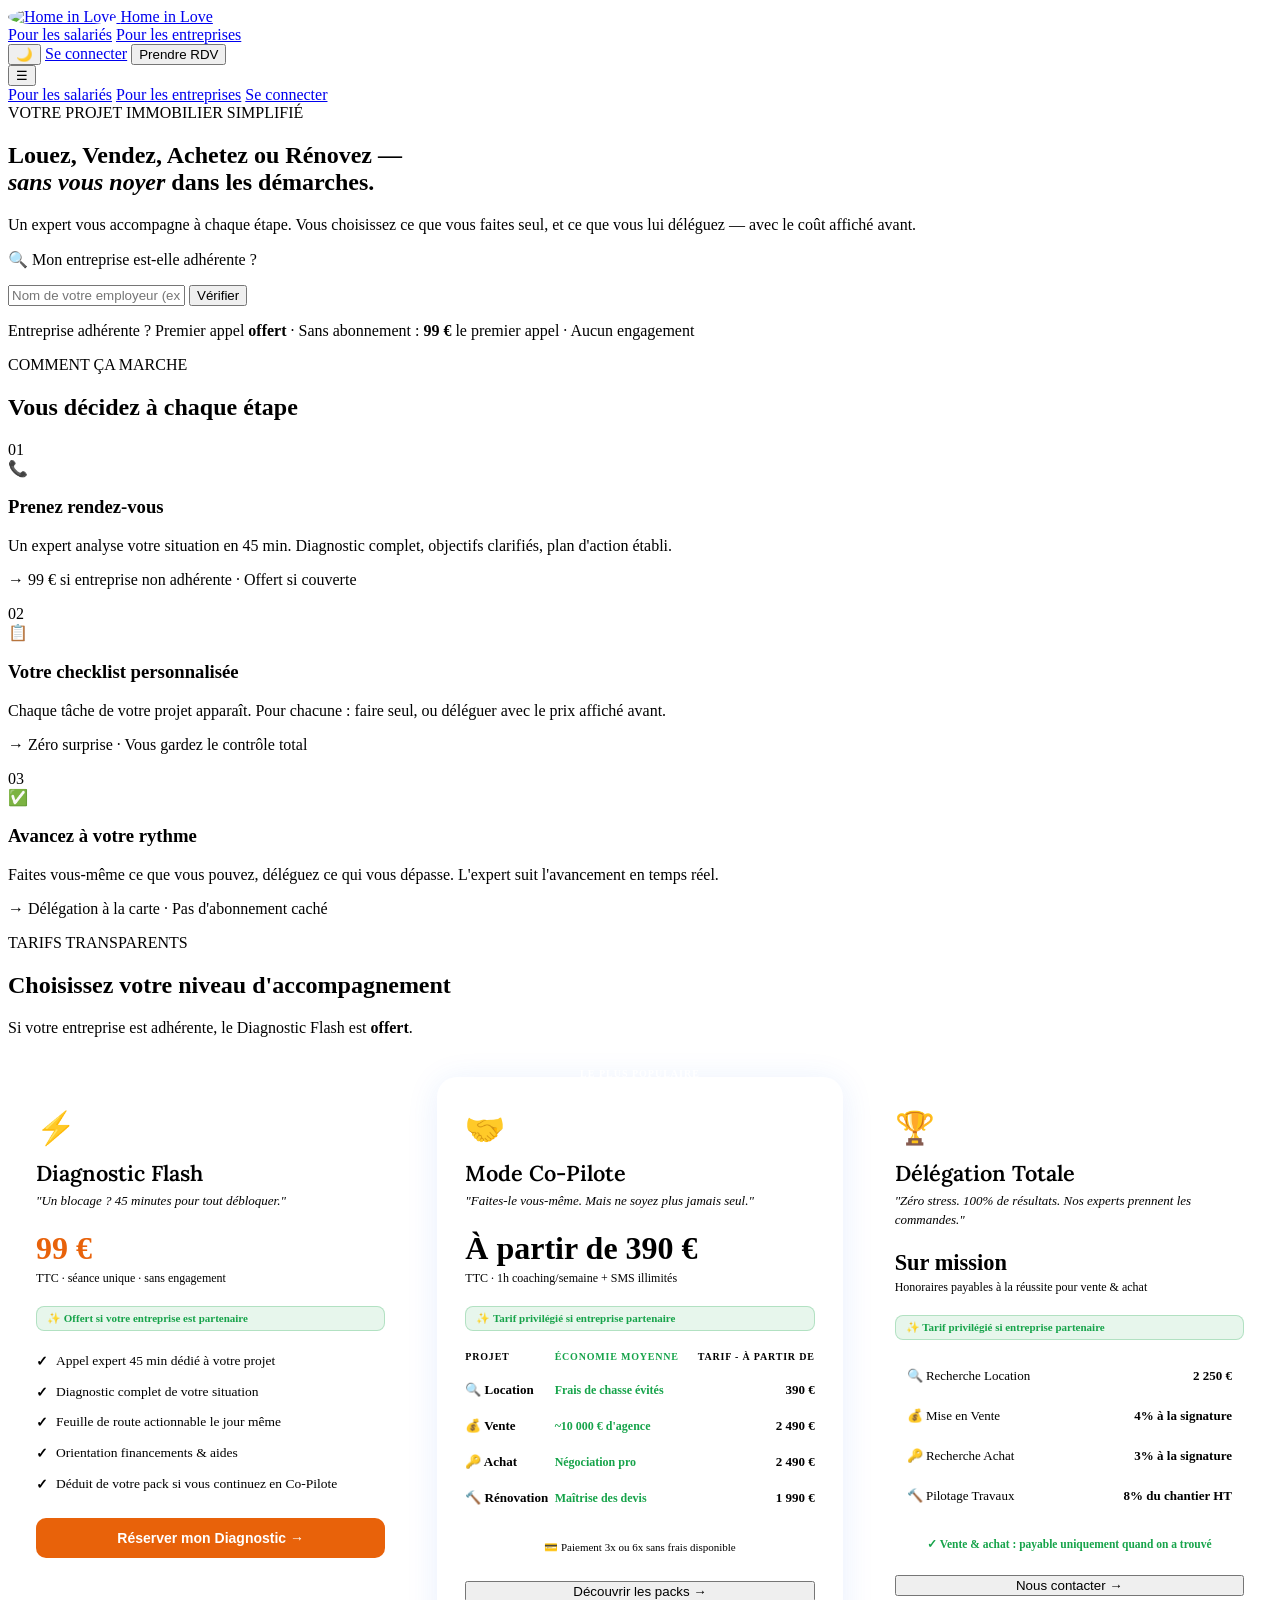
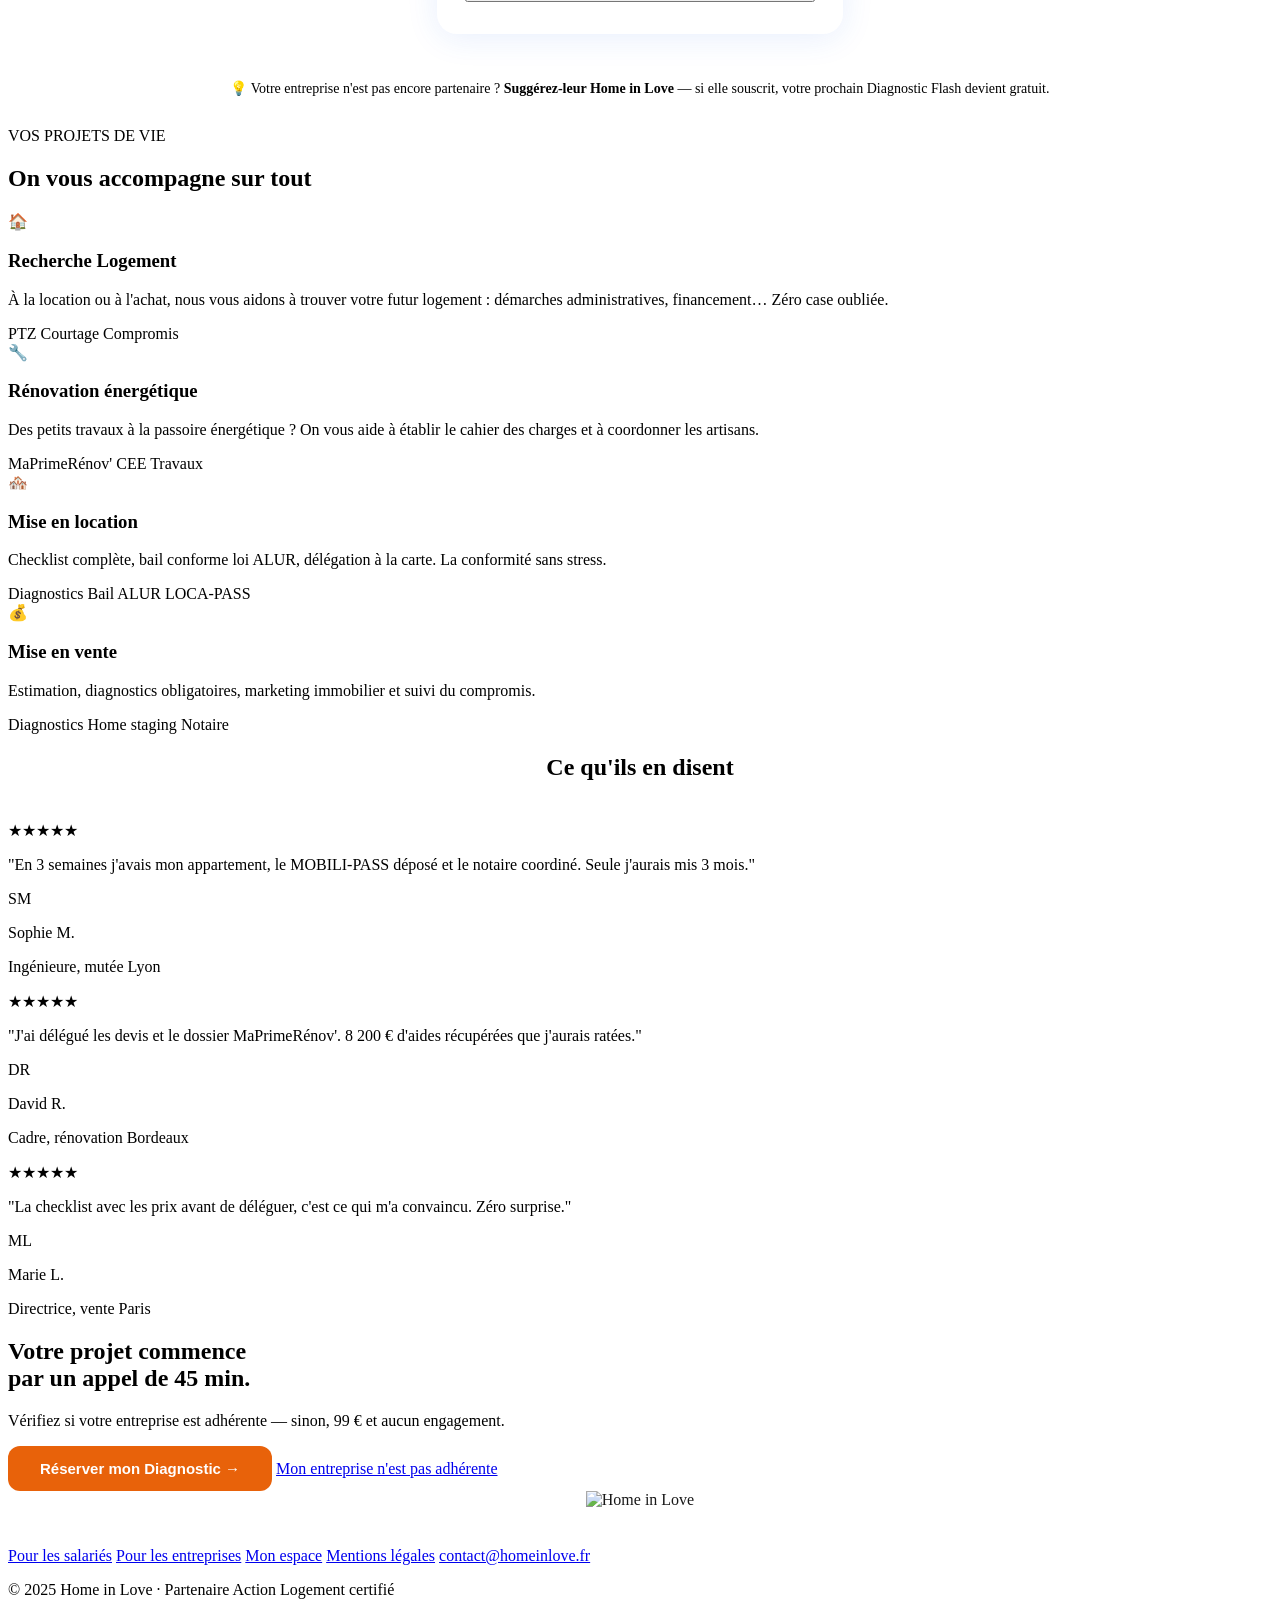
==== index.html @ 63071ac2 "Add initial index.html file with layout and styles" ====
<!DOCTYPE html>
<html lang="fr">
<head>
  <meta charset="UTF-8" />
  <meta name="viewport" content="width=device-width, initial-scale=1.0" />
  <title>Home in Love — Votre projet immobilier simplifié</title>
  <link rel="stylesheet" href="css/base.css" />
  <link rel="stylesheet" href="css/salarie.css" />
  <link rel="preconnect" href="https://fonts.googleapis.com" />
  <link href="https://fonts.googleapis.com/css2?family=Lora:ital,wght@0,400;0,600;1,400&family=Plus+Jakarta+Sans:wght@400;500;600;700;800&display=swap" rel="stylesheet" />
  <style>
    .logo-img { width:36px;height:36px;border-radius:50%;object-fit:cover;flex-shrink:0; }

    /* ── Pricing grid ── */
    .pricing-grid-new {
      display: grid;
      grid-template-columns: repeat(3,1fr);
      gap: 24px;
      margin-top: 2.5rem;
      align-items: start;
    }
    @media (max-width:900px) { .pricing-grid-new { grid-template-columns:1fr; } }

    .plan-new {
      display:flex; flex-direction:column;
      border-radius:20px; padding:32px 28px;
      background:var(--surf); border:1.5px solid var(--border);
      transition:transform 0.2s,box-shadow 0.2s;
      position:relative;
    }
    .plan-new:hover { transform:translateY(-4px); box-shadow:0 16px 48px rgba(0,0,0,.10); }
    .plan-new.plan-star {
      border-color:var(--accent);
      background:linear-gradient(145deg,rgba(30,99,240,.04),var(--surf));
      box-shadow:0 4px 32px rgba(30,99,240,.10);
    }
    .plan-new-badge {
      position:absolute; top:-13px; left:50%; transform:translateX(-50%);
      background:var(--accent); color:#fff;
      font-size:10px; font-weight:800; letter-spacing:.1em;
      padding:4px 14px; border-radius:20px; white-space:nowrap;
    }
    .plan-new-icon { font-size:2rem; margin-bottom:12px; }
    .plan-new-name { font-family:'Lora',serif; font-size:1.35rem; font-weight:600; color:var(--text); margin-bottom:4px; }
    .plan-new-tagline { font-size:13px; color:var(--muted); font-style:italic; margin-bottom:20px; line-height:1.5; }
    .plan-new-price { font-size:2rem; font-weight:800; color:var(--accent); margin-bottom:4px; }
    .plan-new-price.orange { color:#e8620a; }
    .plan-new-price.gold   { color:var(--gold); font-size:1.4rem; }
    .plan-new-price-note   { font-size:12px; color:var(--muted); margin-bottom:20px; }

    .partner-gift {
      display:inline-flex; align-items:center; gap:6px;
      background:rgba(22,163,74,.10); color:#16a34a;
      border:1px solid rgba(22,163,74,.25);
      border-radius:8px; font-size:11px; font-weight:700;
      padding:5px 10px; margin-bottom:20px;
    }
    .plan-new-features { list-style:none; padding:0; margin:0 0 24px; display:flex; flex-direction:column; gap:10px; flex:1; }
    .plan-new-features li { font-size:13.5px; color:var(--text); display:flex; align-items:flex-start; gap:8px; line-height:1.45; }
    .plan-new-features li::before { content:'✓'; color:var(--teal); font-weight:800; flex-shrink:0; margin-top:1px; }

    /* Co-Pilote table */
    .copilote-table { width:100%; border-collapse:collapse; margin-bottom:8px; font-size:13px; }
    .copilote-table thead th {
      font-size:10px; font-weight:800; text-transform:uppercase; letter-spacing:.08em;
      color:var(--muted); padding:0 0 10px; text-align:left; border-bottom:1px solid var(--border);
    }
    .copilote-table thead th.col-eco { color:#16a34a; }
    .copilote-table tbody tr { border-bottom:1px solid var(--border); transition:background .15s; }
    .copilote-table tbody tr:last-child { border-bottom:none; }
    .copilote-table tbody tr:hover { background:var(--surf2); }
    .copilote-table td { padding:10px 0; vertical-align:middle; }
    .copilote-table td:first-child { font-weight:600; }
    .td-eco { color:#16a34a; font-weight:700; font-size:12px; }
    .td-price { font-weight:800; color:var(--accent); text-align:right; white-space:nowrap; }
    .copilote-note { font-size:11px; color:var(--muted); text-align:center; padding:6px 0 0; }

    /* Délégation totale */
    .deleg-list { list-style:none; padding:0; margin:0 0 10px; display:flex; flex-direction:column; gap:8px; }
    .deleg-list li {
      display:flex; justify-content:space-between; align-items:center;
      font-size:13px; padding:8px 12px;
      background:var(--surf2); border-radius:10px;
    }
    .deleg-label { color:var(--text); font-weight:500; }
    .deleg-price { color:var(--accent); font-weight:700; }
    .deleg-success-note { font-size:11.5px; color:#16a34a; text-align:center; font-weight:600; padding:4px 0 12px; }

    /* Note bas section */
    .pricing-note-new {
      text-align:center; margin-top:2rem; font-size:14px; color:var(--muted);
      background:var(--surf2); border-radius:12px; padding:14px 20px;
    }
    .pricing-note-new a { color:var(--accent); font-weight:600; text-decoration:none; }
    .pricing-note-new a:hover { text-decoration:underline; }

    /* Btn orange */
    .btn-orange {
      background:#e8620a; color:#fff; border:none; border-radius:10px;
      padding:12px 20px; font-weight:700; font-size:14px; cursor:pointer;
      transition:background .2s,transform .15s; width:100%;
    }
    .btn-orange:hover { background:#d45508; transform:translateY(-1px); }

    /* Footer logo */
    .footer-logo { display:flex; justify-content:center; margin-bottom:16px; }
    .footer-logo img { height:40px; object-fit:contain; opacity:.9; }
    body.dark .footer-logo img { filter:brightness(0) invert(1); opacity:.8; }
  </style>
</head>
<body class="light">

  <!-- NAV -->
  <nav class="navbar" id="navbar">
    <div class="nav-inner">
      <a href="index.html" class="logo">
        <img src="img/hil-logo-round.png" alt="Home in Love" class="logo-img" />
          <span class="logo-text">Home in Love</span>
      </a>
      <div class="nav-links">
        <a href="index.html" class="nav-link active">Pour les salariés</a>
        <a href="entreprise.html" class="nav-link">Pour les entreprises</a>
      </div>
      <div class="nav-right">
        <button class="btn-theme" id="themeToggle" aria-label="Changer le thème">🌙</button>
        <a href="login.html" class="btn btn-outline btn-sm">Se connecter</a>
        <button class="btn btn-primary btn-sm" id="openRdvModal">Prendre RDV</button>
      </div>
      <button class="nav-burger" id="navBurger" aria-label="Menu">☰</button>
    </div>
    <div class="nav-mobile" id="navMobile">
      <a href="index.html" class="nav-mobile-link">Pour les salariés</a>
      <a href="entreprise.html" class="nav-mobile-link">Pour les entreprises</a>
      <a href="login.html" class="nav-mobile-link">Se connecter</a>
    </div>
  </nav>

  <!-- HERO -->
  <section class="hero">
    <div class="hero-glow"></div>
    <div class="container">
      <div class="hero-badge">
        <span class="badge-dot"></span>
        VOTRE PROJET IMMOBILIER SIMPLIFIÉ
      </div>
      <h1 class="hero-title">
        Louez, Vendez, Achetez ou Rénovez —<br />
        <em class="text-accent">sans vous noyer</em> dans les démarches.
      </h1>
      <p class="hero-sub">
        Un expert vous accompagne à chaque étape. Vous choisissez ce que vous faites seul,
        et ce que vous lui déléguez — avec le coût affiché avant.
      </p>
      <div class="coverage-box card">
        <p class="coverage-label">🔍 Mon entreprise est-elle adhérente ?</p>
        <div class="coverage-row">
          <input type="text" id="coverageInput" class="coverage-input" placeholder="Nom de votre employeur (ex: Veolia, EDF…)" />
          <button class="btn btn-primary" id="checkCoverage">Vérifier</button>
        </div>
        <div id="coverageResult" class="coverage-result" hidden></div>
        <p class="coverage-note">
          Entreprise adhérente ? Premier appel <strong class="text-green">offert</strong> ·
          Sans abonnement : <strong>99 €</strong> le premier appel · Aucun engagement
        </p>
      </div>
    </div>
  </section>

  <!-- COMMENT ÇA MARCHE -->
  <section class="section">
    <div class="container">
      <div class="section-header">
        <p class="section-label text-accent">COMMENT ÇA MARCHE</p>
        <h2 class="section-title">Vous décidez à chaque étape</h2>
      </div>
      <div class="grid-3">
        <div class="card card-step">
          <span class="step-num text-accent">01</span>
          <div class="step-icon">📞</div>
          <h3>Prenez rendez-vous</h3>
          <p>Un expert analyse votre situation en 45 min. Diagnostic complet, objectifs clarifiés, plan d'action établi.</p>
          <p class="step-note text-accent">→ 99 € si entreprise non adhérente · Offert si couverte</p>
        </div>
        <div class="card card-step">
          <span class="step-num text-teal">02</span>
          <div class="step-icon">📋</div>
          <h3>Votre checklist personnalisée</h3>
          <p>Chaque tâche de votre projet apparaît. Pour chacune : faire seul, ou déléguer avec le prix affiché avant.</p>
          <p class="step-note text-teal">→ Zéro surprise · Vous gardez le contrôle total</p>
        </div>
        <div class="card card-step">
          <span class="step-num text-gold">03</span>
          <div class="step-icon">✅</div>
          <h3>Avancez à votre rythme</h3>
          <p>Faites vous-même ce que vous pouvez, déléguez ce qui vous dépasse. L'expert suit l'avancement en temps réel.</p>
          <p class="step-note text-gold">→ Délégation à la carte · Pas d'abonnement caché</p>
        </div>
      </div>
    </div>
  </section>

  <!-- TARIFS -->
  <section class="section section-tinted">
    <div class="container">
      <div class="section-header">
        <p class="section-label text-accent">TARIFS TRANSPARENTS</p>
        <h2 class="section-title">Choisissez votre niveau d'accompagnement</h2>
        <p class="section-sub">
          Si votre entreprise est adhérente, le Diagnostic Flash est
          <strong class="text-green">offert</strong>.
        </p>
      </div>

      <div class="pricing-grid-new">

        <!-- DIAGNOSTIC FLASH -->
        <div class="plan-new">
          <div class="plan-new-icon">⚡</div>
          <div class="plan-new-name">Diagnostic Flash</div>
          <div class="plan-new-tagline">"Un blocage ? 45 minutes pour tout débloquer."</div>
          <div class="plan-new-price orange">99 €</div>
          <div class="plan-new-price-note">TTC · séance unique · sans engagement</div>
          <div class="partner-gift">✨ Offert si votre entreprise est partenaire</div>
          <ul class="plan-new-features">
            <li>Appel expert 45 min dédié à votre projet</li>
            <li>Diagnostic complet de votre situation</li>
            <li>Feuille de route actionnable le jour même</li>
            <li>Orientation financements & aides</li>
            <li>Déduit de votre pack si vous continuez en Co-Pilote</li>
          </ul>
          <button class="btn-orange" onclick="openModal('rdv')">Réserver mon Diagnostic →</button>
        </div>

        <!-- CO-PILOTE -->
        <div class="plan-new plan-star">
          <div class="plan-new-badge">LE PLUS POPULAIRE</div>
          <div class="plan-new-icon">🤝</div>
          <div class="plan-new-name">Mode Co-Pilote</div>
          <div class="plan-new-tagline">"Faites-le vous-même. Mais ne soyez plus jamais seul."</div>
          <div class="plan-new-price">À partir de 390 €</div>
          <div class="plan-new-price-note">TTC · 1h coaching/semaine + SMS illimités</div>
          <div class="partner-gift">✨ Tarif privilégié si entreprise partenaire</div>
          <table class="copilote-table">
            <thead>
              <tr>
                <th>Projet</th>
                <th class="col-eco">Économie moyenne</th>
                <th style="text-align:right">Tarif - à partir de </th>
              </tr>
            </thead>
            <tbody>
              <tr>
                <td>🔍 Location</td>
                <td class="td-eco">Frais de chasse évités</td>
                <td class="td-price">390 €</td>
              </tr>
              <tr>
                <td>💰 Vente</td>
                <td class="td-eco">~10 000 € d'agence</td>
                <td class="td-price">2 490 €</td>
              </tr>
              <tr>
                <td>🔑 Achat</td>
                <td class="td-eco">Négociation pro</td>
                <td class="td-price">2 490 €</td>
              </tr>
              <tr>
                <td>🔨 Rénovation</td>
                <td class="td-eco">Maîtrise des devis</td>
                <td class="td-price">1 990 €</td>
              </tr>
            </tbody>
          </table>
          <p class="copilote-note">💳 Paiement 3x ou 6x sans frais disponible</p>
          <button class="btn btn-primary w-full" style="margin-top:16px" onclick="openModal('pack')">Découvrir les packs →</button>
        </div>

        <!-- DÉLÉGATION TOTALE -->
        <div class="plan-new">
          <div class="plan-new-icon">🏆</div>
          <div class="plan-new-name">Délégation Totale</div>
          <div class="plan-new-tagline">"Zéro stress. 100% de résultats. Nos experts prennent les commandes."</div>
          <div class="plan-new-price gold">Sur mission</div>
          <div class="plan-new-price-note">Honoraires payables à la réussite pour vente & achat</div>
          <div class="partner-gift">✨ Tarif privilégié si entreprise partenaire</div>
          <ul class="deleg-list">
            <li><span class="deleg-label">🔍 Recherche Location</span><span class="deleg-price">2 250 €</span></li>
            <li><span class="deleg-label">💰 Mise en Vente</span><span class="deleg-price">4% à la signature</span></li>
            <li><span class="deleg-label">🔑 Recherche Achat</span><span class="deleg-price">3% à la signature</span></li>
            <li><span class="deleg-label">🔨 Pilotage Travaux</span><span class="deleg-price">8% du chantier HT</span></li>
          </ul>
          <p class="deleg-success-note">✓ Vente & achat : payable uniquement quand on a trouvé</p>
          <button class="btn btn-outline w-full" onclick="openModal('rdv')">Nous contacter →</button>
        </div>

      </div>

      <p class="pricing-note-new">
        💡 Votre entreprise n'est pas encore partenaire ?
        <a href="entreprise.html">Suggérez-leur Home in Love</a>
        — si elle souscrit, votre prochain Diagnostic Flash devient gratuit.
      </p>
    </div>
  </section>

  <!-- CAS D'USAGE -->
  <section class="section">
    <div class="container">
      <div class="section-header">
        <p class="section-label text-accent">VOS PROJETS DE VIE</p>
        <h2 class="section-title">On vous accompagne sur tout</h2>
      </div>
      <div class="grid-4">
        <div class="card card-usecase" onclick="window.location='dashboard.html'">
          <div class="usecase-icon accent-bg">🏠</div>
          <h3>Recherche Logement</h3>
          <p>À la location ou à l'achat, nous vous aidons à trouver votre futur logement : démarches administratives, financement… Zéro case oubliée.</p>
          <div class="tags">
            <span class="tag tag-accent">PTZ</span>
            <span class="tag tag-accent">Courtage</span>
            <span class="tag tag-accent">Compromis</span>
          </div>
        </div>
        <div class="card card-usecase" onclick="window.location='dashboard.html'">
          <div class="usecase-icon teal-bg">🔧</div>
          <h3>Rénovation énergétique</h3>
          <p>Des petits travaux à la passoire énergétique ? On vous aide à établir le cahier des charges et à coordonner les artisans.</p>
          <div class="tags">
            <span class="tag tag-teal">MaPrimeRénov'</span>
            <span class="tag tag-teal">CEE</span>
            <span class="tag tag-teal">Travaux</span>
          </div>
        </div>
        <div class="card card-usecase" onclick="window.location='dashboard.html'">
          <div class="usecase-icon gold-bg">🏘️</div>
          <h3>Mise en location</h3>
          <p>Checklist complète, bail conforme loi ALUR, délégation à la carte. La conformité sans stress.</p>
          <div class="tags">
            <span class="tag tag-gold">Diagnostics</span>
            <span class="tag tag-gold">Bail ALUR</span>
            <span class="tag tag-gold">LOCA-PASS</span>
          </div>
        </div>
        <div class="card card-usecase" onclick="window.location='dashboard.html'">
          <div class="usecase-icon purple-bg">💰</div>
          <h3>Mise en vente</h3>
          <p>Estimation, diagnostics obligatoires, marketing immobilier et suivi du compromis.</p>
          <div class="tags">
            <span class="tag tag-purple">Diagnostics</span>
            <span class="tag tag-purple">Home staging</span>
            <span class="tag tag-purple">Notaire</span>
          </div>
        </div>
      </div>
    </div>
  </section>

  <!-- TÉMOIGNAGES -->
  <section class="section section-tinted">
    <div class="container">
      <h2 class="section-title" style="text-align:center;margin-bottom:2.5rem;">Ce qu'ils en disent</h2>
      <div class="grid-3">
        <div class="card card-testimonial">
          <div class="stars">★★★★★</div>
          <p class="testimonial-text">"En 3 semaines j'avais mon appartement, le MOBILI-PASS déposé et le notaire coordiné. Seule j'aurais mis 3 mois."</p>
          <div class="testimonial-author">
            <div class="author-avatar">SM</div>
            <div><p class="author-name">Sophie M.</p><p class="author-role">Ingénieure, mutée Lyon</p></div>
          </div>
        </div>
        <div class="card card-testimonial">
          <div class="stars">★★★★★</div>
          <p class="testimonial-text">"J'ai délégué les devis et le dossier MaPrimeRénov'. 8 200 € d'aides récupérées que j'aurais ratées."</p>
          <div class="testimonial-author">
            <div class="author-avatar">DR</div>
            <div><p class="author-name">David R.</p><p class="author-role">Cadre, rénovation Bordeaux</p></div>
          </div>
        </div>
        <div class="card card-testimonial">
          <div class="stars">★★★★★</div>
          <p class="testimonial-text">"La checklist avec les prix avant de déléguer, c'est ce qui m'a convaincu. Zéro surprise."</p>
          <div class="testimonial-author">
            <div class="author-avatar">ML</div>
            <div><p class="author-name">Marie L.</p><p class="author-role">Directrice, vente Paris</p></div>
          </div>
        </div>
      </div>
    </div>
  </section>

  <!-- CTA FINAL -->
  <section class="section cta-section">
    <div class="container text-center">
      <h2 class="cta-title">Votre projet commence<br /><span class="gradient-text">par un appel de 45 min.</span></h2>
      <p class="cta-sub">Vérifiez si votre entreprise est adhérente — sinon, 99 € et aucun engagement.</p>
      <div class="cta-btns">
        <button class="btn-orange" style="width:auto;padding:14px 32px;font-size:15px;border-radius:12px" onclick="openModal('rdv')">Réserver mon Diagnostic →</button>
        <a href="entreprise.html" class="btn btn-outline btn-lg">Mon entreprise n'est pas adhérente</a>
      </div>
    </div>
  </section>

  <!-- FOOTER -->
  <footer class="footer">
    <div class="container">
      <div class="footer-logo">
        <img src="img/hil-full-logo-footer.png" alt="Home in Love" />
      </div>
      <div class="footer-links">
        <a href="index.html">Pour les salariés</a>
        <a href="entreprise.html">Pour les entreprises</a>
        <a href="dashboard.html">Mon espace</a>
        <a href="#">Mentions légales</a>
        <a href="mailto:contact@homeinlove.fr">contact@homeinlove.fr</a>
      </div>
      <p class="footer-copy">© 2025 Home in Love · Partenaire Action Logement certifié</p>
    </div>
  </footer>

  <!-- MODAL RDV / DIAGNOSTIC FLASH -->
  <div class="modal-bg" id="modalRdv" hidden>
    <div class="modal-box">
      <div class="modal-header">
        <div>
          <h2 class="modal-title">Réserver mon Diagnostic Flash</h2>
          <p class="modal-sub">99 € TTC · Offert si votre entreprise est partenaire</p>
        </div>
        <button class="modal-close" onclick="closeModal('rdv')">✕</button>
      </div>
      <div class="modal-notice">
        💡 Entreprise adhérente ? Cet appel est <strong>offert</strong>. On vérifiera avec vous.
      </div>
      <form id="formRdv" class="modal-form">
        <div class="form-row">
          <div class="form-group">
            <label>Prénom & Nom</label>
            <input type="text" placeholder="Thomas Mercier" required />
          </div>
          <div class="form-group">
            <label>Email</label>
            <input type="email" placeholder="t.mercier@email.com" required />
          </div>
        </div>
        <div class="form-group">
          <label>Votre employeur (optionnel)</label>
          <input type="text" placeholder="Veolia, EDF, SNCF…" />
        </div>
        <div class="form-group">
          <label>Votre projet</label>
          <select>
            <option value="">Sélectionner…</option>
            <option>Mobilité professionnelle</option>
            <option>Achat immobilier</option>
            <option>Rénovation énergétique</option>
            <option>Location / Gestion locative</option>
            <option>Mise en vente</option>
          </select>
        </div>
        <div class="form-group">
          <label>Contexte rapide</label>
          <textarea rows="2" placeholder="Ex: Muté à Lyon en septembre, budget 420k€…"></textarea>
        </div>
        <button type="submit" class="btn-orange" style="border-radius:10px">Confirmer mon Diagnostic → 99 €</button>
        <p class="form-note">Si votre entreprise est adhérente, le paiement ne sera pas prélevé.</p>
      </form>
      <div class="form-success" id="successRdv" hidden>
        <div class="success-icon">✅</div>
        <h3>C'est confirmé !</h3>
        <p>Un expert Home in Love vous rappelle sous 24h pour fixer le créneau.</p>
      </div>
    </div>
  </div>

  <!-- MODAL CO-PILOTE -->
  <div class="modal-bg" id="modalPack" hidden>
    <div class="modal-box">
      <div class="modal-header">
        <div>
          <h2 class="modal-title">Mode Co-Pilote</h2>
          <p class="modal-sub">À partir de 390 € · 1h coaching/semaine + SMS illimités</p>
        </div>
        <button class="modal-close" onclick="closeModal('pack')">✕</button>
      </div>
      <div class="modal-notice">
        💡 Entreprise adhérente ? Bénéficiez d'un <strong>tarif privilégié</strong>. On vérifiera avec vous.
      </div>
      <form id="formPack" class="modal-form">
        <div class="form-row">
          <div class="form-group">
            <label>Prénom & Nom</label>
            <input type="text" placeholder="Thomas Mercier" required />
          </div>
          <div class="form-group">
            <label>Email</label>
            <input type="email" placeholder="t.mercier@email.com" required />
          </div>
        </div>
        <div class="form-group">
          <label>Votre employeur (optionnel)</label>
          <input type="text" placeholder="Veolia, EDF, SNCF…" />
        </div>
        <div class="form-group">
          <label>Votre projet</label>
          <select>
            <option value="">Sélectionner…</option>
            <option>Mobilité professionnelle — 390 €</option>
            <option>Achat immobilier — 2 990 €</option>
            <option>Rénovation énergétique — 2 990 €</option>
            <option>Location / Gestion locative — 390 €</option>
            <option>Mise en vente — 1 990 €</option>
          </select>
        </div>
        <div class="form-group">
          <label>Contexte rapide</label>
          <textarea rows="2" placeholder="Ex: Muté à Lyon en septembre, budget 420k€…"></textarea>
        </div>
        <button type="submit" class="btn btn-primary w-full">Démarrer mon Co-Pilote →</button>
        <p class="form-note">💳 Paiement 3x ou 6x sans frais · Tarif privilégié si entreprise adhérente.</p>
      </form>
      <div class="form-success" id="successPack" hidden>
        <div class="success-icon">✅</div>
        <h3>C'est confirmé !</h3>
        <p>Un expert Home in Love vous rappelle sous 24h pour démarrer votre projet.</p>
      </div>
    </div>
  </div>

  <script src="js/theme.js"></script>
  <script src="js/salarie.js"></script>
</body>
</html>
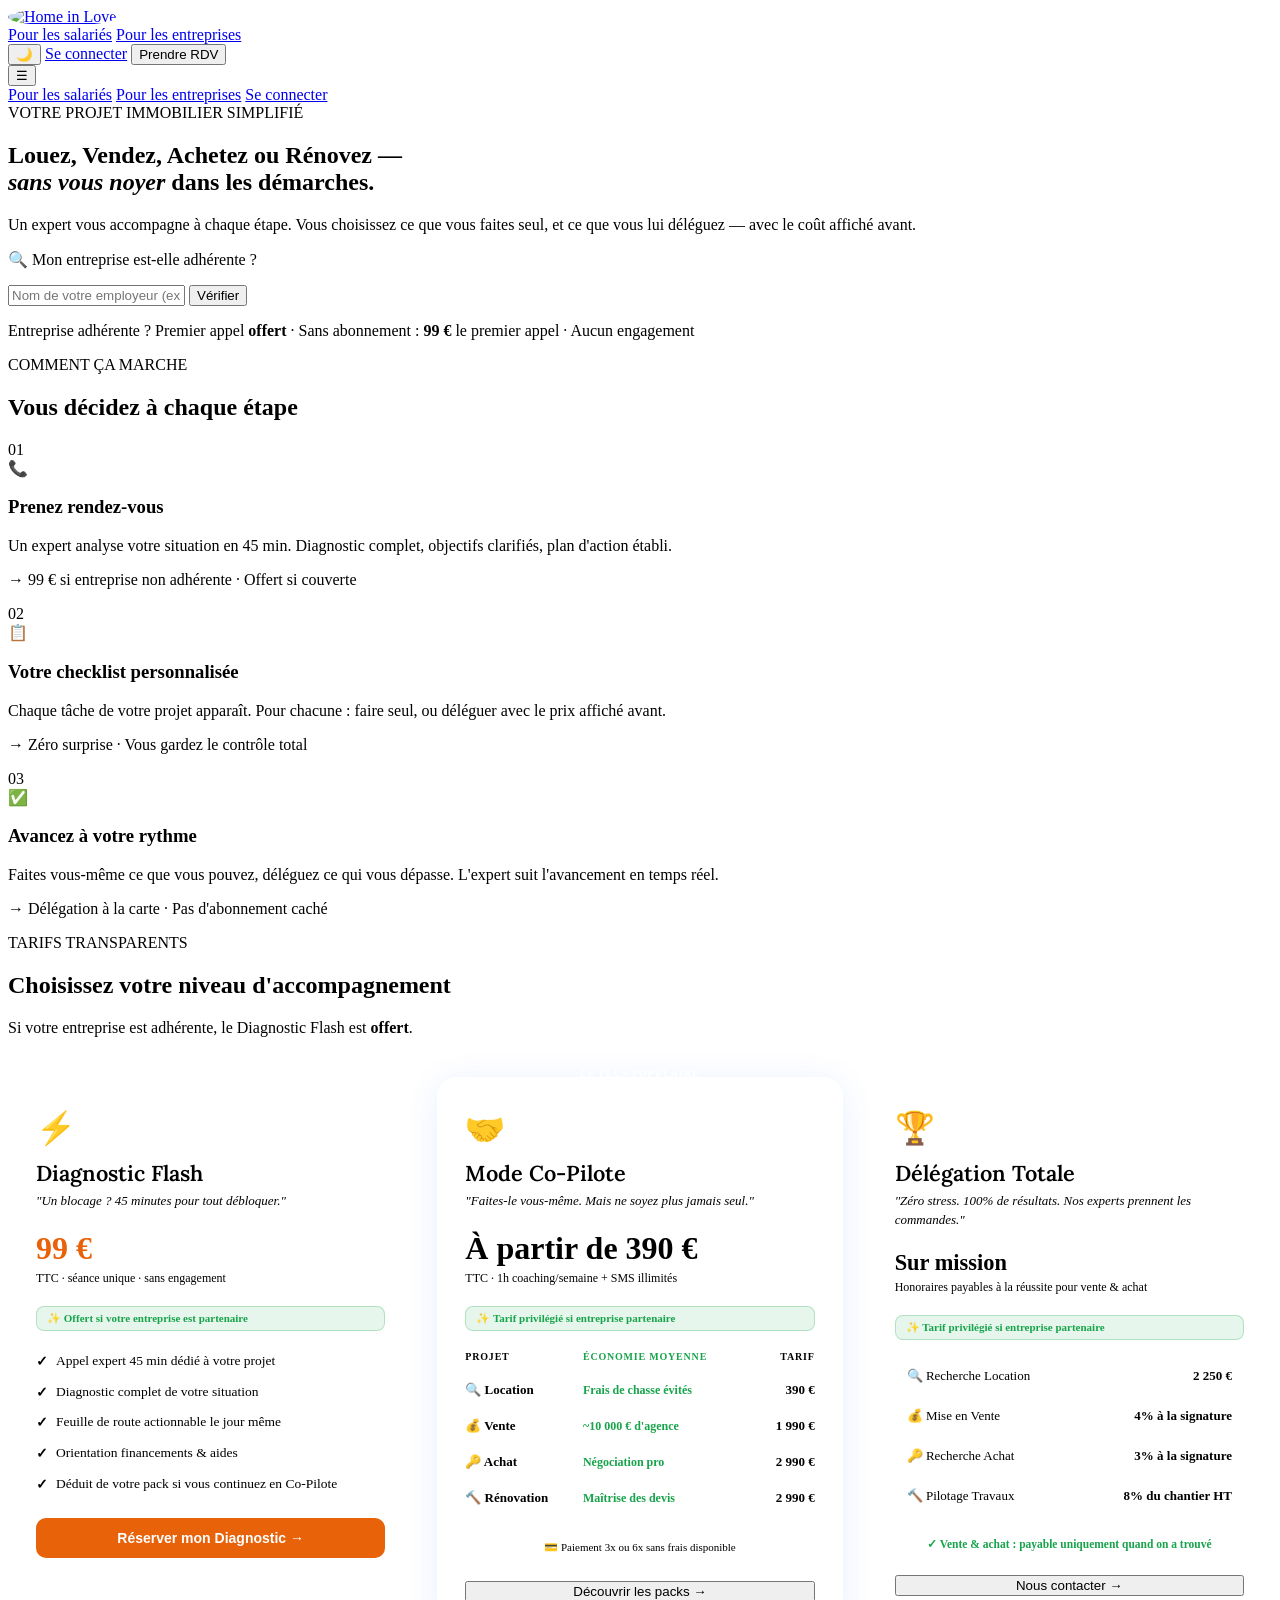
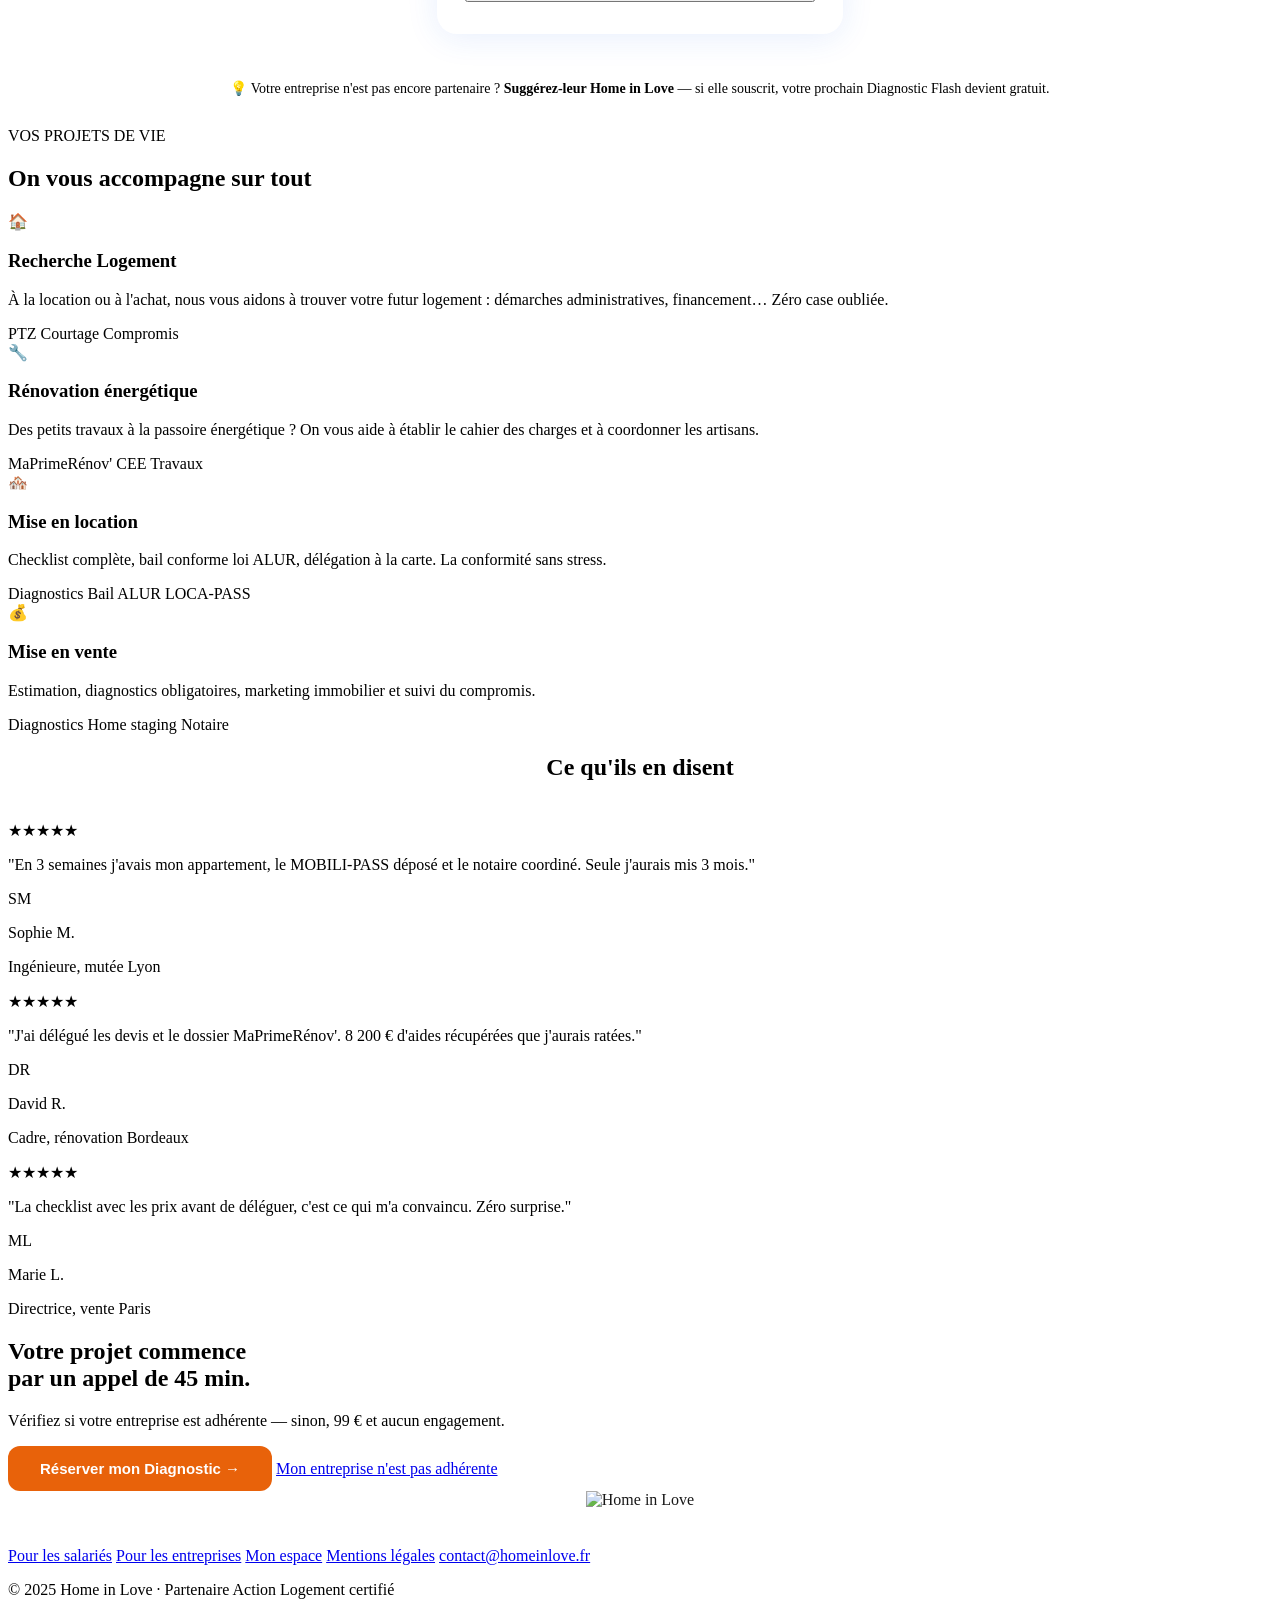
==== commit 18340986: "Update index.html" ====
--- a/index.html
+++ b/index.html
@@ -115,7 +115,6 @@
     <div class="nav-inner">
       <a href="index.html" class="logo">
         <img src="img/hil-logo-round.png" alt="Home in Love" class="logo-img" />
-          <span class="logo-text">Home in Love</span>
       </a>
       <div class="nav-links">
         <a href="index.html" class="nav-link active">Pour les salariés</a>
@@ -245,7 +244,7 @@
               <tr>
                 <th>Projet</th>
                 <th class="col-eco">Économie moyenne</th>
-                <th style="text-align:right">Tarif - à partir de </th>
+                <th style="text-align:right">Tarif</th>
               </tr>
             </thead>
             <tbody>
@@ -257,17 +256,17 @@
               <tr>
                 <td>💰 Vente</td>
                 <td class="td-eco">~10 000 € d'agence</td>
-                <td class="td-price">2 490 €</td>
+                <td class="td-price">1 990 €</td>
               </tr>
               <tr>
                 <td>🔑 Achat</td>
                 <td class="td-eco">Négociation pro</td>
-                <td class="td-price">2 490 €</td>
+                <td class="td-price">2 990 €</td>
               </tr>
               <tr>
                 <td>🔨 Rénovation</td>
                 <td class="td-eco">Maîtrise des devis</td>
-                <td class="td-price">1 990 €</td>
+                <td class="td-price">2 990 €</td>
               </tr>
             </tbody>
           </table>
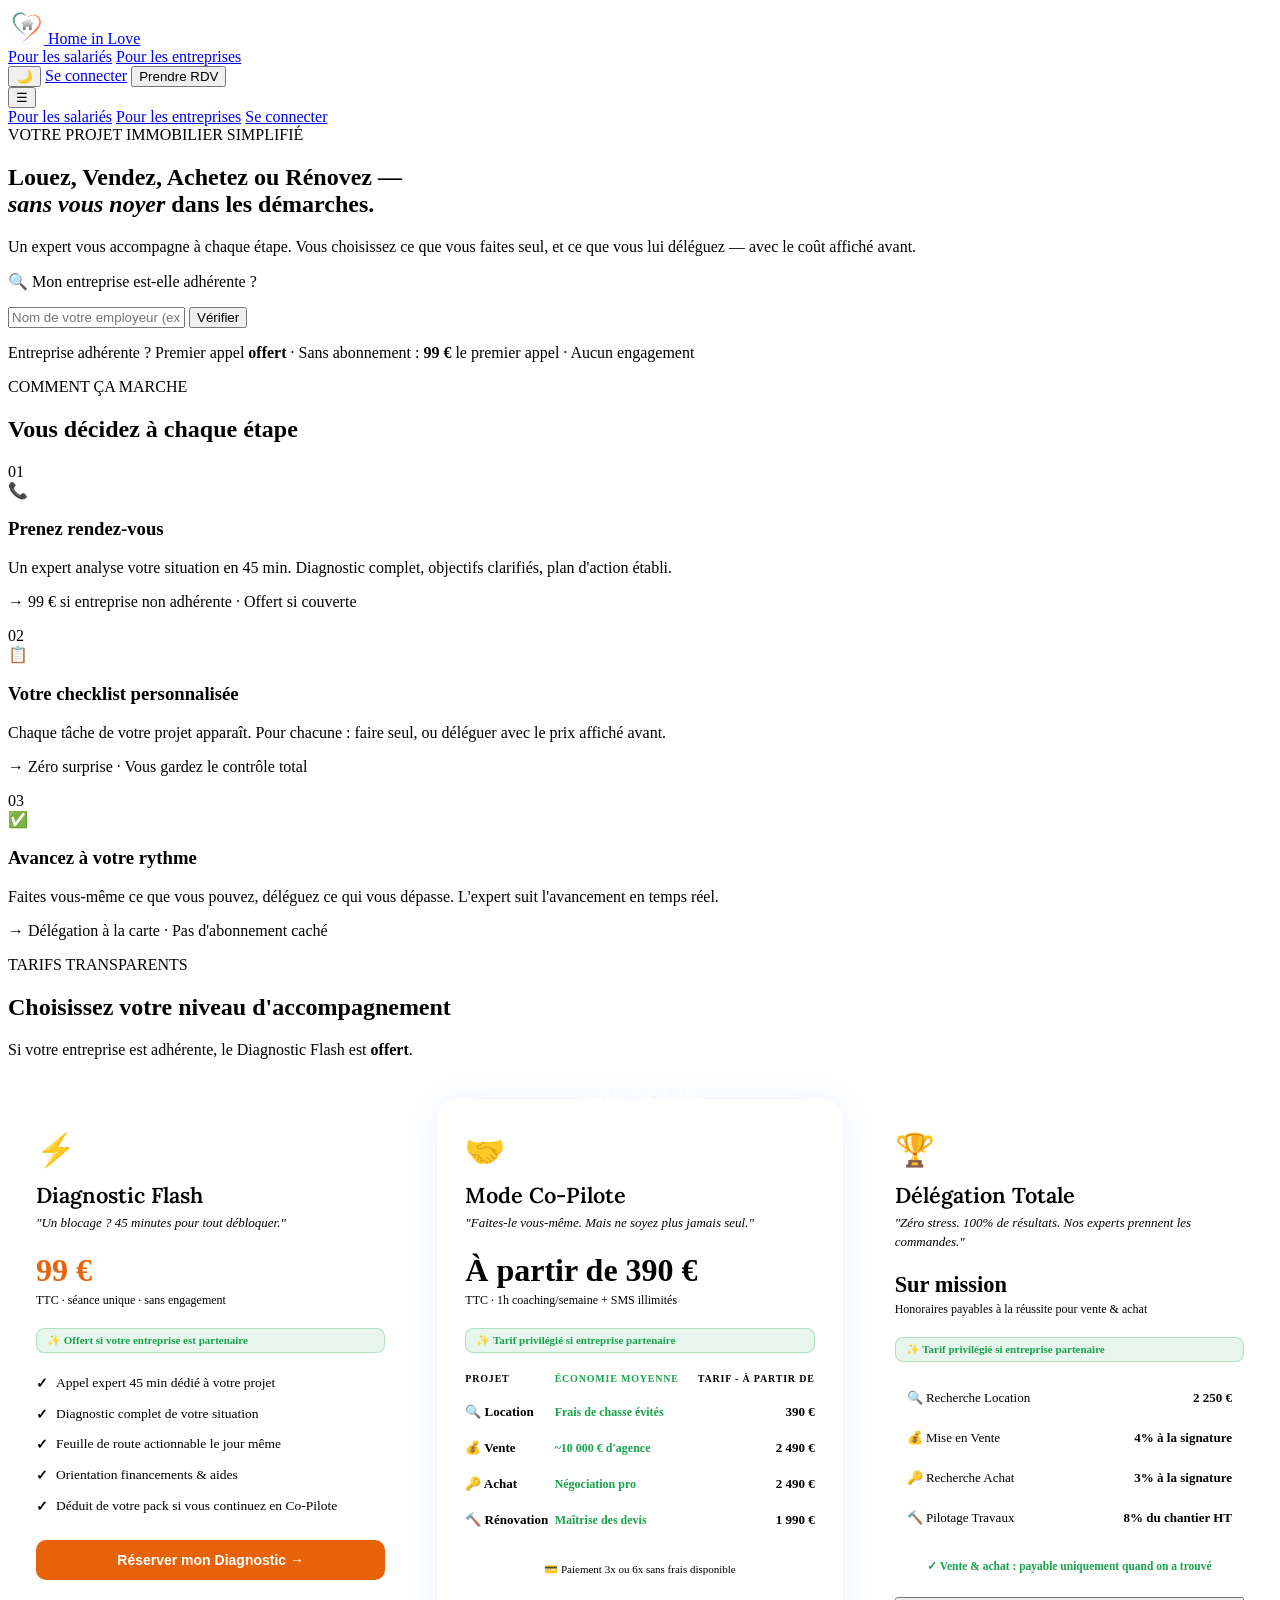
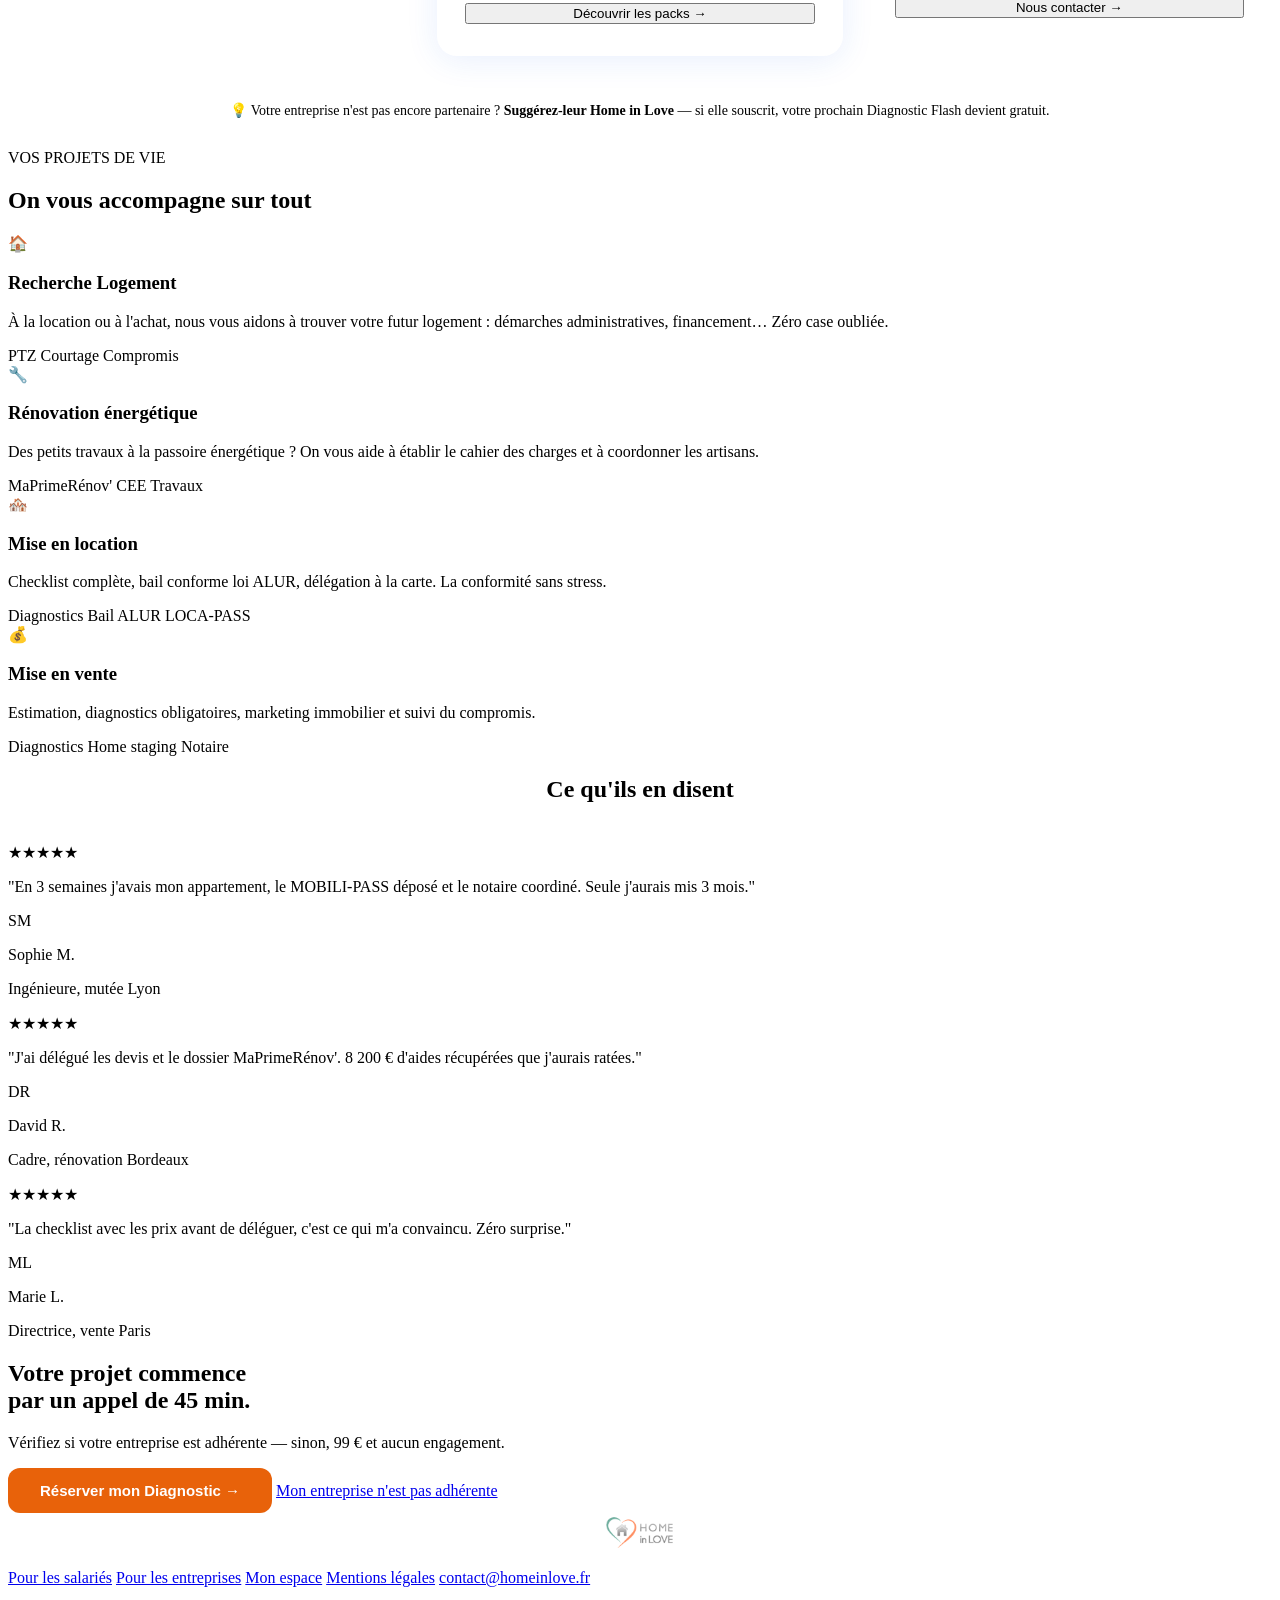
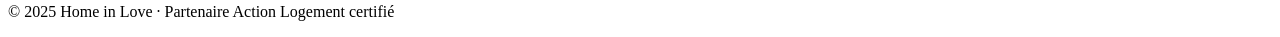
==== commit cb58967f: "Update pricing details in index.html" ====
--- a/index.html
+++ b/index.html
@@ -1,3 +1,4 @@
+
 <!DOCTYPE html>
 <html lang="fr">
 <head>
@@ -115,6 +116,7 @@
     <div class="nav-inner">
       <a href="index.html" class="logo">
         <img src="img/hil-logo-round.png" alt="Home in Love" class="logo-img" />
+          <span class="logo-text">Home in Love</span>
       </a>
       <div class="nav-links">
         <a href="index.html" class="nav-link active">Pour les salariés</a>
@@ -244,7 +246,7 @@
               <tr>
                 <th>Projet</th>
                 <th class="col-eco">Économie moyenne</th>
-                <th style="text-align:right">Tarif</th>
+                <th style="text-align:right">Tarif - à partir de </th>
               </tr>
             </thead>
             <tbody>
@@ -256,17 +258,17 @@
               <tr>
                 <td>💰 Vente</td>
                 <td class="td-eco">~10 000 € d'agence</td>
-                <td class="td-price">1 990 €</td>
+                <td class="td-price">2 490 €</td>
               </tr>
               <tr>
                 <td>🔑 Achat</td>
                 <td class="td-eco">Négociation pro</td>
-                <td class="td-price">2 990 €</td>
+                <td class="td-price">2 490 €</td>
               </tr>
               <tr>
                 <td>🔨 Rénovation</td>
                 <td class="td-eco">Maîtrise des devis</td>
-                <td class="td-price">2 990 €</td>
+                <td class="td-price">1 990 €</td>
               </tr>
             </tbody>
           </table>
